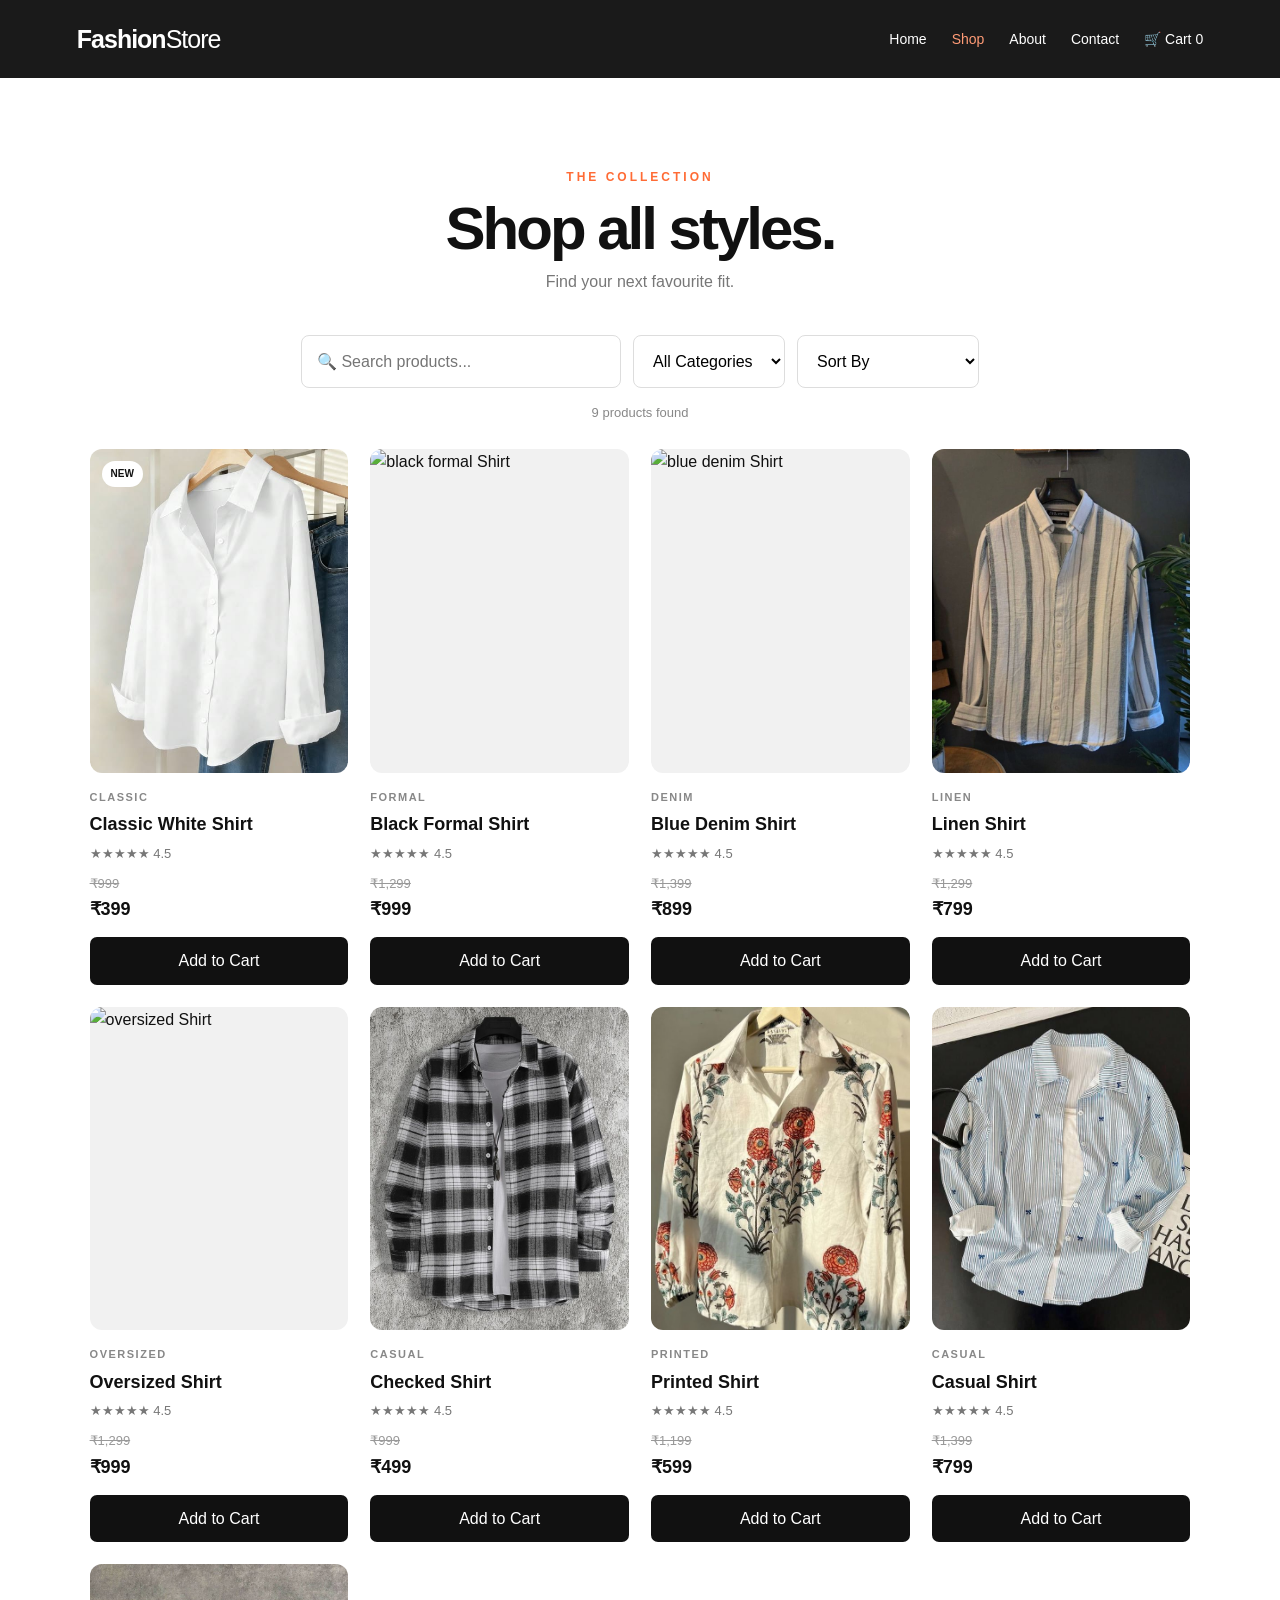
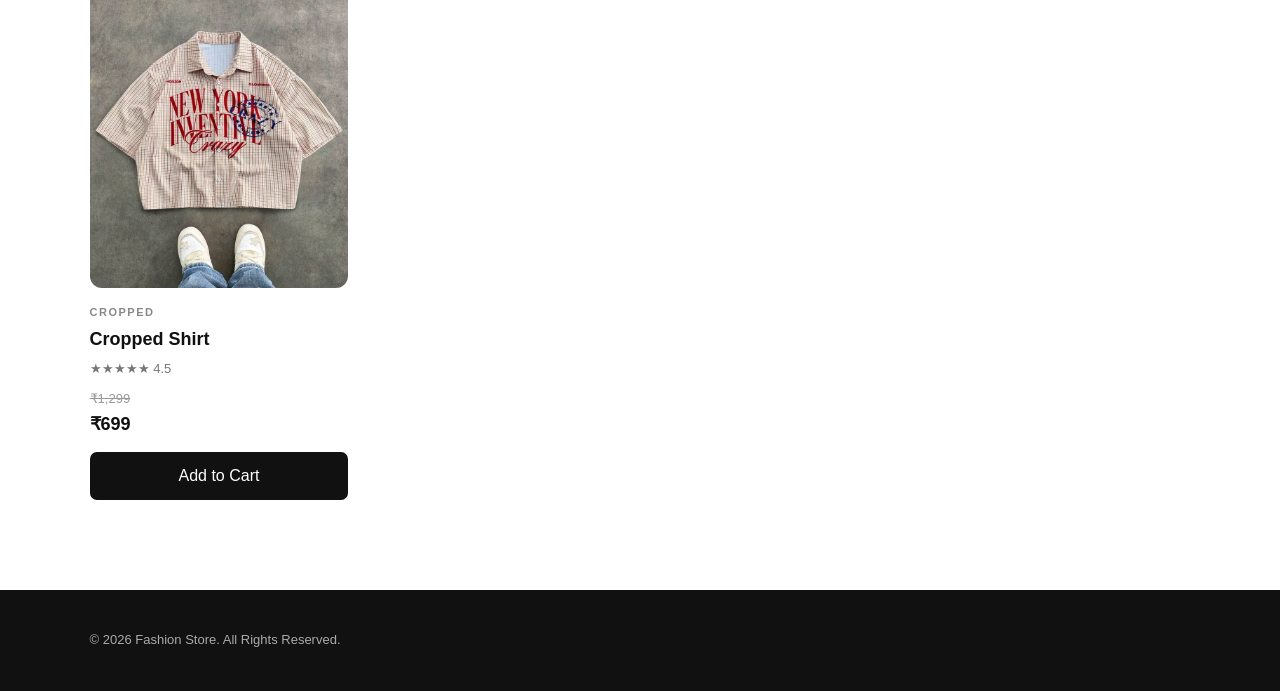
==== shirts.html @ 7c19456a "Add files via upload" ====
<!DOCTYPE html>
<html lang="en">
<head>
  <meta charset="UTF-8">
  <meta name="viewport" content="width=device-width, initial-scale=1.0">
  <title>Shop | Fashion Store</title>
  <link rel="stylesheet" href="style.css">
</head>
<body>
<header class="site-header">
  <a class="logo" href="index.html">Fashion<span>Store</span></a>
  <nav>
    <a href="index.html">Home</a>
    <a href="shirts.html" class="active">Shop</a>
    <a href="index.html#about">About</a>
    <a href="index.html#contact">Contact</a>
    <a href="cart.html" class="cart-link">🛒 Cart <span id="cart-count">0</span></a>
  </nav>
  <button class="menu-btn" id="menu-btn">☰</button>
</header>

<main class="section shop-page">
  <div class="shop-title">
    <p class="eyebrow">THE COLLECTION</p>
    <h1>Shop all styles.</h1>
    <p>Find your next favourite fit.</p>
  </div>

  <div class="shop-tools">
    <input id="search" type="search" placeholder="🔍 Search products...">
    <select id="category">
      <option value="all">All Categories</option>
      <option value="classic">Classic</option>
      <option value="formal">Formal</option>
      <option value="denim">Denim</option>
      <option value="linen">Linen</option>
      <option value="oversized">Oversized</option>
      <option value="casual">Casual</option>
      <option value="printed">Printed</option>
      <option value="cropped">Cropped</option>
    </select>
    <select id="sort">
      <option value="default">Sort By</option>
      <option value="low">Price: Low to High</option>
      <option value="high">Price: High to Low</option>
      <option value="rating">Highest Rated</option>
    </select>
  </div>

  <p id="result-count" class="result-count"></p>

  <div class="product-list" id="shop-products">
    <article class="product-card" data-category="classic" data-price="399" data-rating="4.5" data-name="Classic White Shirt" data-image="images/classic white shirt.jpg">
      <div class="product-image"><span class="badge">NEW</span><img src="images/classic white shirt.jpg" alt="Classic White Shirt"></div>
      <p class="product-category">CLASSIC</p><h3>Classic White Shirt</h3><p class="rating">★★★★★ 4.5</p><del>₹999</del><div class="price">₹399</div><button class="cart-btn">Add to Cart</button>
    </article>

    <article class="product-card" data-category="formal" data-price="999" data-rating="4.5" data-name="Black Formal Shirt" data-image="images/Black Formal Shirt.jpg">
      <div class="product-image"><img src="images/black Formal Shirt.jpg" alt="black formal Shirt"></div>
      <p class="product-category">FORMAL</p><h3>Black Formal Shirt</h3><p class="rating">★★★★★ 4.5</p><del>₹1,299</del><div class="price">₹999</div><button class="cart-btn">Add to Cart</button>
    </article>

    <article class="product-card" data-category="denim" data-price="899" data-rating="4.5" data-name="Blue Denim Shirt" data-image="images/Blue Denim Shirt.jpg">
      <div class="product-image"><img src="images/blue denim Shirt.jpg" alt="blue denim Shirt"></div>
      <p class="product-category">DENIM</p><h3>Blue Denim Shirt</h3><p class="rating">★★★★★ 4.5</p><del>₹1,399</del><div class="price">₹899</div><button class="cart-btn">Add to Cart</button>
    </article>

    <article class="product-card" data-category="linen" data-price="799" data-rating="4.5" data-name="Linen Shirt" data-image="images/Linen shirt.jpg">
      <div class="product-image"><img src="images/linen shirt.jpg" alt="linen Shirt"></div>
      <p class="product-category">LINEN</p><h3>Linen Shirt</h3><p class="rating">★★★★★ 4.5</p><del>₹1,299</del><div class="price">₹799</div><button class="cart-btn">Add to Cart</button>
    </article>

    <article class="product-card" data-category="oversized" data-price="999" data-rating="4.5" data-name="Oversized Shirt" data-image="images/Oversized shirt.jpg">
      <div class="product-image"><img src="images/oversized shirt.jpg" alt="oversized Shirt"></div>
      <p class="product-category">OVERSIZED</p><h3>Oversized Shirt</h3><p class="rating">★★★★★ 4.5</p><del>₹1,299</del><div class="price">₹999</div><button class="cart-btn">Add to Cart</button>
    </article>

    <article class="product-card" data-category="casual" data-price="499" data-rating="4.5" data-name="Checked Shirt" data-image="images/checked shirt.jpg">
      <div class="product-image"><img src="images/checked shirt.jpg" alt="Checked Shirt"></div>
      <p class="product-category">CASUAL</p><h3>Checked Shirt</h3><p class="rating">★★★★★ 4.5</p><del>₹999</del><div class="price">₹499</div><button class="cart-btn">Add to Cart</button>
    </article>

    <article class="product-card" data-category="printed" data-price="599" data-rating="4.5" data-name="Printed Shirt" data-image="images/printed shirt.jpg">
      <div class="product-image"><img src="images/printed shirt.jpg" alt="Printed Shirt"></div>
      <p class="product-category">PRINTED</p><h3>Printed Shirt</h3><p class="rating">★★★★★ 4.5</p><del>₹1,199</del><div class="price">₹599</div><button class="cart-btn">Add to Cart</button>
    </article>

    <article class="product-card" data-category="casual" data-price="799" data-rating="4.5" data-name="Casual Shirt" data-image="images/casual shirt.jpg">
      <div class="product-image"><img src="images/casual shirt.jpg" alt="Casual Shirt"></div>
      <p class="product-category">CASUAL</p><h3>Casual Shirt</h3><p class="rating">★★★★★ 4.5</p><del>₹1,399</del><div class="price">₹799</div><button class="cart-btn">Add to Cart</button>
    </article>

    <article class="product-card" data-category="cropped" data-price="699" data-rating="4.5" data-name="Cropped Shirt" data-image="images/cropped shirt.jpg">
      <div class="product-image"><img src="images/cropped shirt.jpg" alt="Cropped Shirt"></div>
      <p class="product-category">CROPPED</p><h3>Cropped Shirt</h3><p class="rating">★★★★★ 4.5</p><del>₹1,299</del><div class="price">₹699</div><button class="cart-btn">Add to Cart</button>
    </article>
  </div>
  <div id="no-results" class="empty-state hidden">No products match your search.</div>
</main>

<footer><p>© 2026 Fashion Store. All Rights Reserved.</p></footer>
<div id="toast" class="toast"></div>
<script src="script.js"></script>
</body>
</html>
---- style.css ----
*{box-sizing:border-box;margin:0;padding:0}
:root{--black:#111;--muted:#666;--light:#f6f5f2;--border:#e5e5e5;--accent:#ff6b35}
html{scroll-behavior:smooth}
body{font-family:Arial,Helvetica,sans-serif;color:var(--black);background:#fff;line-height:1.6}
a{text-decoration:none;color:inherit}
button,input,select{font:inherit}
.site-header{position:sticky;top:0;z-index:1000;height:78px;padding:0 6%;display:flex;align-items:center;justify-content:space-between;background:rgba(17,17,17,.96);color:#fff}
.logo{font-size:25px;font-weight:800;letter-spacing:-1px}
.logo span{font-weight:400}
.site-header nav{display:flex;align-items:center;gap:25px}
.site-header nav a{color:#fff;font-size:14px;transition:.2s}
.site-header nav a:hover,.site-header nav a.active{color:#ff9b76}
.cart-link{white-space:nowrap}
.menu-btn{display:none;background:transparent!important;color:#fff;border:0;font-size:25px;padding:0}
.hero{min-height:650px;background:linear-gradient(90deg,rgba(0,0,0,.72),rgba(0,0,0,.18)),url("images/hero.jpg") center/cover;display:flex;align-items:center;padding:70px 8%;color:#fff}
.hero-content{max-width:650px}.eyebrow{font-size:12px;letter-spacing:3px;font-weight:700;color:var(--accent);margin-bottom:12px}
.hero h1{font-size:clamp(48px,7vw,88px);line-height:.98;letter-spacing:-4px;margin-bottom:25px}.hero h1 span{font-weight:300}
.hero p:not(.eyebrow){font-size:18px;max-width:520px;color:#eee;margin-bottom:30px}
.primary-btn,.light-btn,.checkout-btn{display:inline-flex;align-items:center;justify-content:center;border:0;border-radius:8px;padding:14px 24px;font-weight:700;cursor:pointer;transition:.25s}
.primary-btn,.checkout-btn{background:var(--black);color:#fff}.primary-btn:hover,.checkout-btn:hover{transform:translateY(-2px);background:#333}
.light-btn{background:#fff;color:#111}.light-btn:hover{transform:translateY(-2px)}
.section{padding:90px 7%}.section-heading{display:flex;align-items:end;justify-content:space-between;margin-bottom:35px}
.section h2{font-size:44px;line-height:1.05;letter-spacing:-2px}.text-link{font-weight:700;border-bottom:1px solid}
.product-list{display:grid;grid-template-columns:repeat(4,1fr);gap:22px}
.product-card{position:relative;min-width:0}.product-image{position:relative;overflow:hidden;border-radius:12px;background:#f1f1f1;aspect-ratio:4/5;margin-bottom:16px}.product-image img{width:100%;height:100%;object-fit:cover;display:block;transition:.45s}.product-card:hover .product-image img{transform:scale(1.05)}
.product-category{font-size:11px;letter-spacing:1.5px;color:#888;font-weight:700;margin-bottom:4px}.product-card h3{font-size:18px;margin-bottom:4px}.price{font-size:18px;font-weight:800}.rating{font-size:13px;margin:5px 0;color:#777}del{font-size:13px;color:#999}.cart-btn{width:100%;padding:11px;margin-top:13px;background:#111;color:#fff;border:0;border-radius:7px;cursor:pointer;transition:.2s}.cart-btn:hover,.cart-btn.added{background:var(--accent)}
.badge{position:absolute;z-index:2;top:12px;left:12px;background:#fff;border-radius:30px;padding:5px 9px;font-size:10px;font-weight:800}
.promo{margin:0 7% 90px;padding:65px 7%;border-radius:18px;background:#111;color:#fff;display:flex;justify-content:space-between;align-items:center;gap:30px}.promo h2{font-size:45px;line-height:1.05;margin-bottom:10px}.promo p:not(.eyebrow){color:#bbb}
.about-grid{display:grid;grid-template-columns:1fr 1fr;gap:80px;background:var(--light)}.about-grid>p{font-size:20px;color:#555;max-width:600px}
.features{padding:70px 7%;display:grid;grid-template-columns:repeat(3,1fr);gap:20px}.feature{padding:30px;border:1px solid var(--border);border-radius:12px}.feature span{font-size:28px}.feature h3{margin:12px 0 5px}.feature p{color:#666}
.newsletter{padding:90px 20px;text-align:center;background:#f0eee9}.newsletter h2{font-size:45px}.newsletter>p:not(.eyebrow){color:#666;margin:5px auto 25px}.newsletter form{display:flex;max-width:500px;margin:auto;gap:8px}.newsletter input{flex:1;padding:14px 16px;border:1px solid #ccc;border-radius:8px;outline:none}.newsletter button{background:#111;color:#fff;border:0;border-radius:8px;padding:0 20px;cursor:pointer}.newsletter small{display:block;margin-top:12px;color:#278a45}
footer{padding:40px 7%;background:#111;color:#aaa;display:flex;justify-content:space-between;gap:30px;align-items:center;font-size:13px}footer .logo{color:#fff;font-size:20px}
.shop-page{min-height:calc(100vh - 78px)}.shop-title{text-align:center;margin-bottom:40px}.shop-title h1{font-size:60px;line-height:1;letter-spacing:-3px}.shop-title>p:last-child{color:#777;margin-top:10px}
.shop-tools{display:flex;justify-content:center;gap:12px;margin-bottom:15px;flex-wrap:wrap}.shop-tools input,.shop-tools select{padding:13px 15px;border:1px solid #ddd;border-radius:8px;background:#fff;outline:none}.shop-tools input{width:320px}.result-count{text-align:center;color:#888;font-size:13px;margin-bottom:25px}
.empty-state{text-align:center;padding:70px 20px;color:#666}.hidden{display:none!important}
.cart-layout{display:grid;grid-template-columns:1.6fr .8fr;gap:40px;align-items:start}.cart-item{display:flex;align-items:center;gap:22px;padding:18px 0;border-bottom:1px solid var(--border)}.cart-item>img{width:125px;height:145px;object-fit:cover;border-radius:10px}.cart-details{flex:1}.quantity{display:flex;align-items:center;gap:12px;margin-top:15px}.quantity button{width:32px;height:32px;border:1px solid #ddd;background:#fff;border-radius:6px;cursor:pointer}.remove-btn{background:transparent;border:0;color:#d33;cursor:pointer}
.cart-summary{position:sticky;top:100px;background:var(--light);padding:28px;border-radius:14px}.cart-summary h2{font-size:25px;margin-bottom:25px}.cart-summary>div{display:flex;justify-content:space-between;margin:13px 0}.cart-summary hr{border:0;border-top:1px solid #ddd;margin:20px 0}.summary-total{font-size:20px}.checkout-btn{width:100%;margin-top:20px}
.checkout-page{max-width:850px;margin:auto}.checkout-form{display:grid;gap:20px}.form-section{border:1px solid var(--border);border-radius:12px;padding:25px}.form-section h2{font-size:22px;margin-bottom:18px}.form-section input{width:100%;padding:14px;border:1px solid #ddd;border-radius:7px;margin-bottom:12px;outline:none}.two-col{display:grid;grid-template-columns:1fr 1fr;gap:12px}.payment-option{display:block;border:1px solid #ddd;padding:15px;border-radius:8px;margin:10px 0;cursor:pointer}.payment-option input{width:auto;margin:0 8px 0 0}.order-box p{display:flex;justify-content:space-between;margin:10px 0}.full-btn{width:100%;border:0}
.success-page{min-height:80vh;display:grid;place-items:center;padding:30px}.success-card{text-align:center;max-width:600px}.success-icon{width:70px;height:70px;border-radius:50%;background:#dff5e5;color:#23853e;display:grid;place-items:center;font-size:38px;margin:0 auto 20px}.success-card h1{font-size:45px;line-height:1.05;margin-bottom:15px}.success-card p{color:#666;margin-bottom:25px}
.toast{position:fixed;right:25px;bottom:25px;background:#111;color:#fff;padding:14px 18px;border-radius:8px;transform:translateY(100px);opacity:0;transition:.25s;z-index:2000}.toast.show{transform:translateY(0);opacity:1}

@media(max-width:900px){.product-list{grid-template-columns:repeat(2,1fr)}.features{grid-template-columns:1fr}.cart-layout{grid-template-columns:1fr}.cart-summary{position:static}.about-grid{grid-template-columns:1fr;gap:20px}.promo{align-items:flex-start;flex-direction:column}}
@media(max-width:700px){.site-header{height:68px}.site-header nav{display:none;position:absolute;top:68px;left:0;right:0;background:#111;padding:20px 7%;flex-direction:column;align-items:flex-start}.site-header nav.open{display:flex}.menu-btn{display:block}.hero{min-height:560px;padding:50px 7%}.hero h1{letter-spacing:-2px}.section{padding:60px 6%}.section h2,.promo h2,.newsletter h2{font-size:35px}.section-heading{align-items:flex-start;gap:15px;flex-direction:column}.product-list{grid-template-columns:1fr 1fr;gap:15px}.promo{margin:0 5% 60px;padding:40px 30px}.newsletter form{flex-direction:column}.newsletter button{height:48px}.newsletter input{height:48px}.shop-title h1{font-size:45px}.cart-item{align-items:flex-start}.cart-item>img{width:95px;height:115px}.remove-btn{font-size:12px}.two-col{grid-template-columns:1fr}footer{flex-direction:column;text-align:center}}
@media(max-width:430px){.product-list{grid-template-columns:1fr}.shop-tools input{width:100%}.shop-tools select{width:100%}.hero{min-height:520px}.hero p:not(.eyebrow){font-size:16px}}
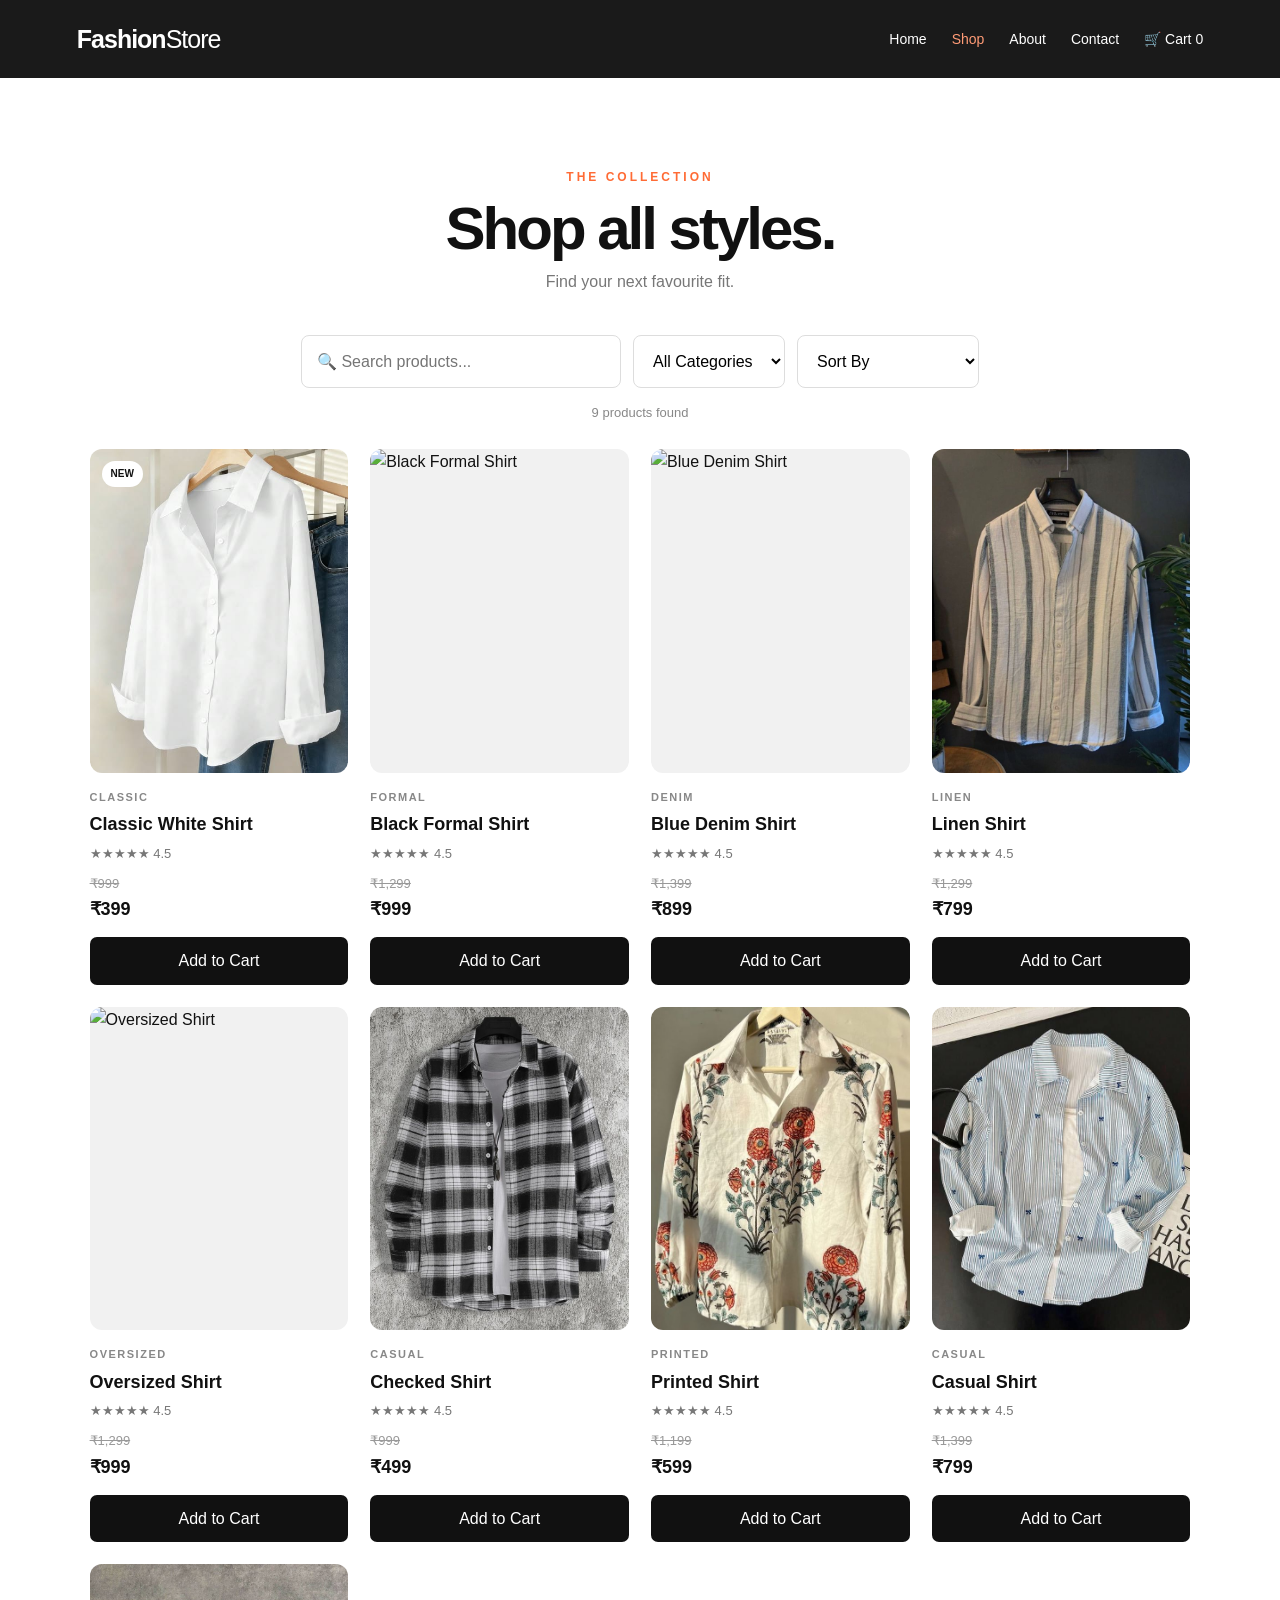
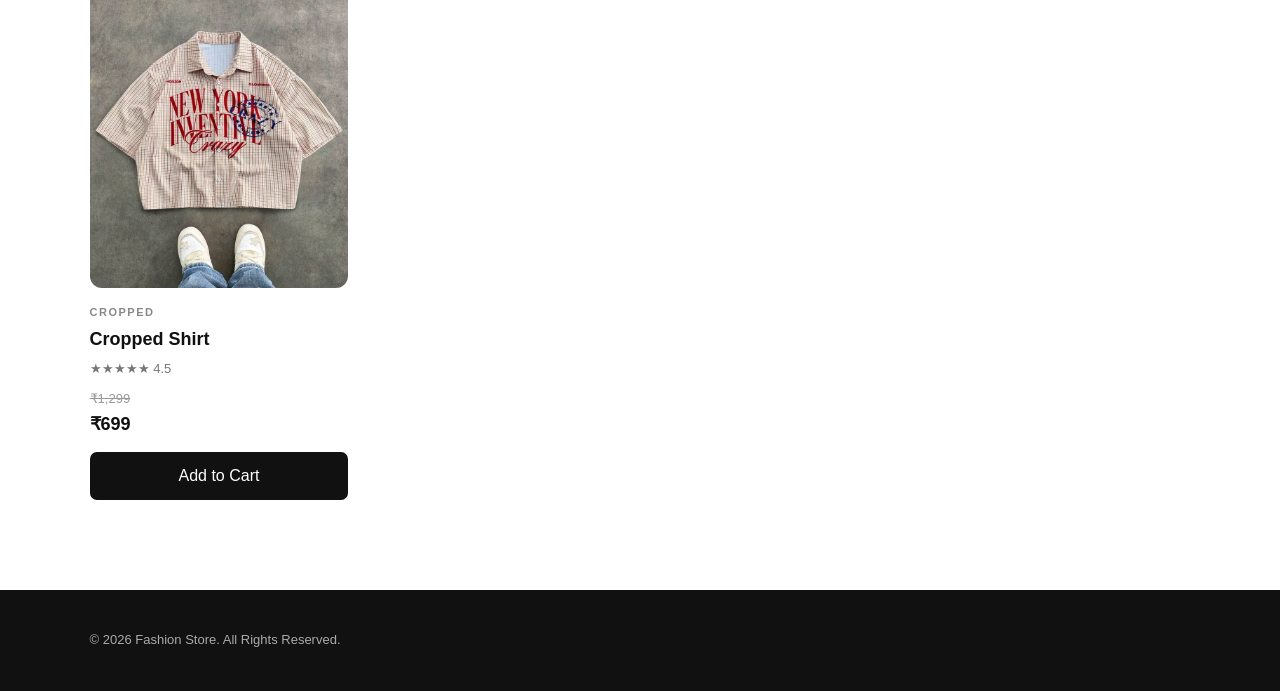
==== commit 544bf5e4: "Add files via upload" ====
--- a/shirts.html
+++ b/shirts.html
@@ -55,23 +55,23 @@
       <p class="product-category">CLASSIC</p><h3>Classic White Shirt</h3><p class="rating">★★★★★ 4.5</p><del>₹999</del><div class="price">₹399</div><button class="cart-btn">Add to Cart</button>
     </article>
 
-    <article class="product-card" data-category="formal" data-price="999" data-rating="4.5" data-name="Black Formal Shirt" data-image="images/Black Formal Shirt.jpg">
-      <div class="product-image"><img src="images/black Formal Shirt.jpg" alt="black formal Shirt"></div>
+    <article class="product-card" data-category="formal" data-price="999" data-rating="4.5" data-name="Black Formal Shirt" data-image="images/black formal Shirt.jpg">
+      <div class="product-image"><img src="images/black formal Shirt.jpg" alt="Black Formal Shirt"></div>
       <p class="product-category">FORMAL</p><h3>Black Formal Shirt</h3><p class="rating">★★★★★ 4.5</p><del>₹1,299</del><div class="price">₹999</div><button class="cart-btn">Add to Cart</button>
     </article>
 
-    <article class="product-card" data-category="denim" data-price="899" data-rating="4.5" data-name="Blue Denim Shirt" data-image="images/Blue Denim Shirt.jpg">
-      <div class="product-image"><img src="images/blue denim Shirt.jpg" alt="blue denim Shirt"></div>
+    <article class="product-card" data-category="denim" data-price="899" data-rating="4.5" data-name="Blue Denim Shirt" data-image="images/blue denim Shirt.jpg">
+      <div class="product-image"><img src="images/blue denim Shirt.jpg" alt="Blue Denim Shirt"></div>
       <p class="product-category">DENIM</p><h3>Blue Denim Shirt</h3><p class="rating">★★★★★ 4.5</p><del>₹1,399</del><div class="price">₹899</div><button class="cart-btn">Add to Cart</button>
     </article>
 
     <article class="product-card" data-category="linen" data-price="799" data-rating="4.5" data-name="Linen Shirt" data-image="images/Linen shirt.jpg">
-      <div class="product-image"><img src="images/linen shirt.jpg" alt="linen Shirt"></div>
+      <div class="product-image"><img src="images/linen shirt.jpg" alt="Linen Shirt"></div>
       <p class="product-category">LINEN</p><h3>Linen Shirt</h3><p class="rating">★★★★★ 4.5</p><del>₹1,299</del><div class="price">₹799</div><button class="cart-btn">Add to Cart</button>
     </article>
 
-    <article class="product-card" data-category="oversized" data-price="999" data-rating="4.5" data-name="Oversized Shirt" data-image="images/Oversized shirt.jpg">
-      <div class="product-image"><img src="images/oversized shirt.jpg" alt="oversized Shirt"></div>
+    <article class="product-card" data-category="oversized" data-price="999" data-rating="4.5" data-name="Oversized Shirt" data-image="images/oversized shirt.jpg">
+      <div class="product-image"><img src="images/oversized shirt.jpg" alt="Oversized Shirt"></div>
       <p class="product-category">OVERSIZED</p><h3>Oversized Shirt</h3><p class="rating">★★★★★ 4.5</p><del>₹1,299</del><div class="price">₹999</div><button class="cart-btn">Add to Cart</button>
     </article>
 
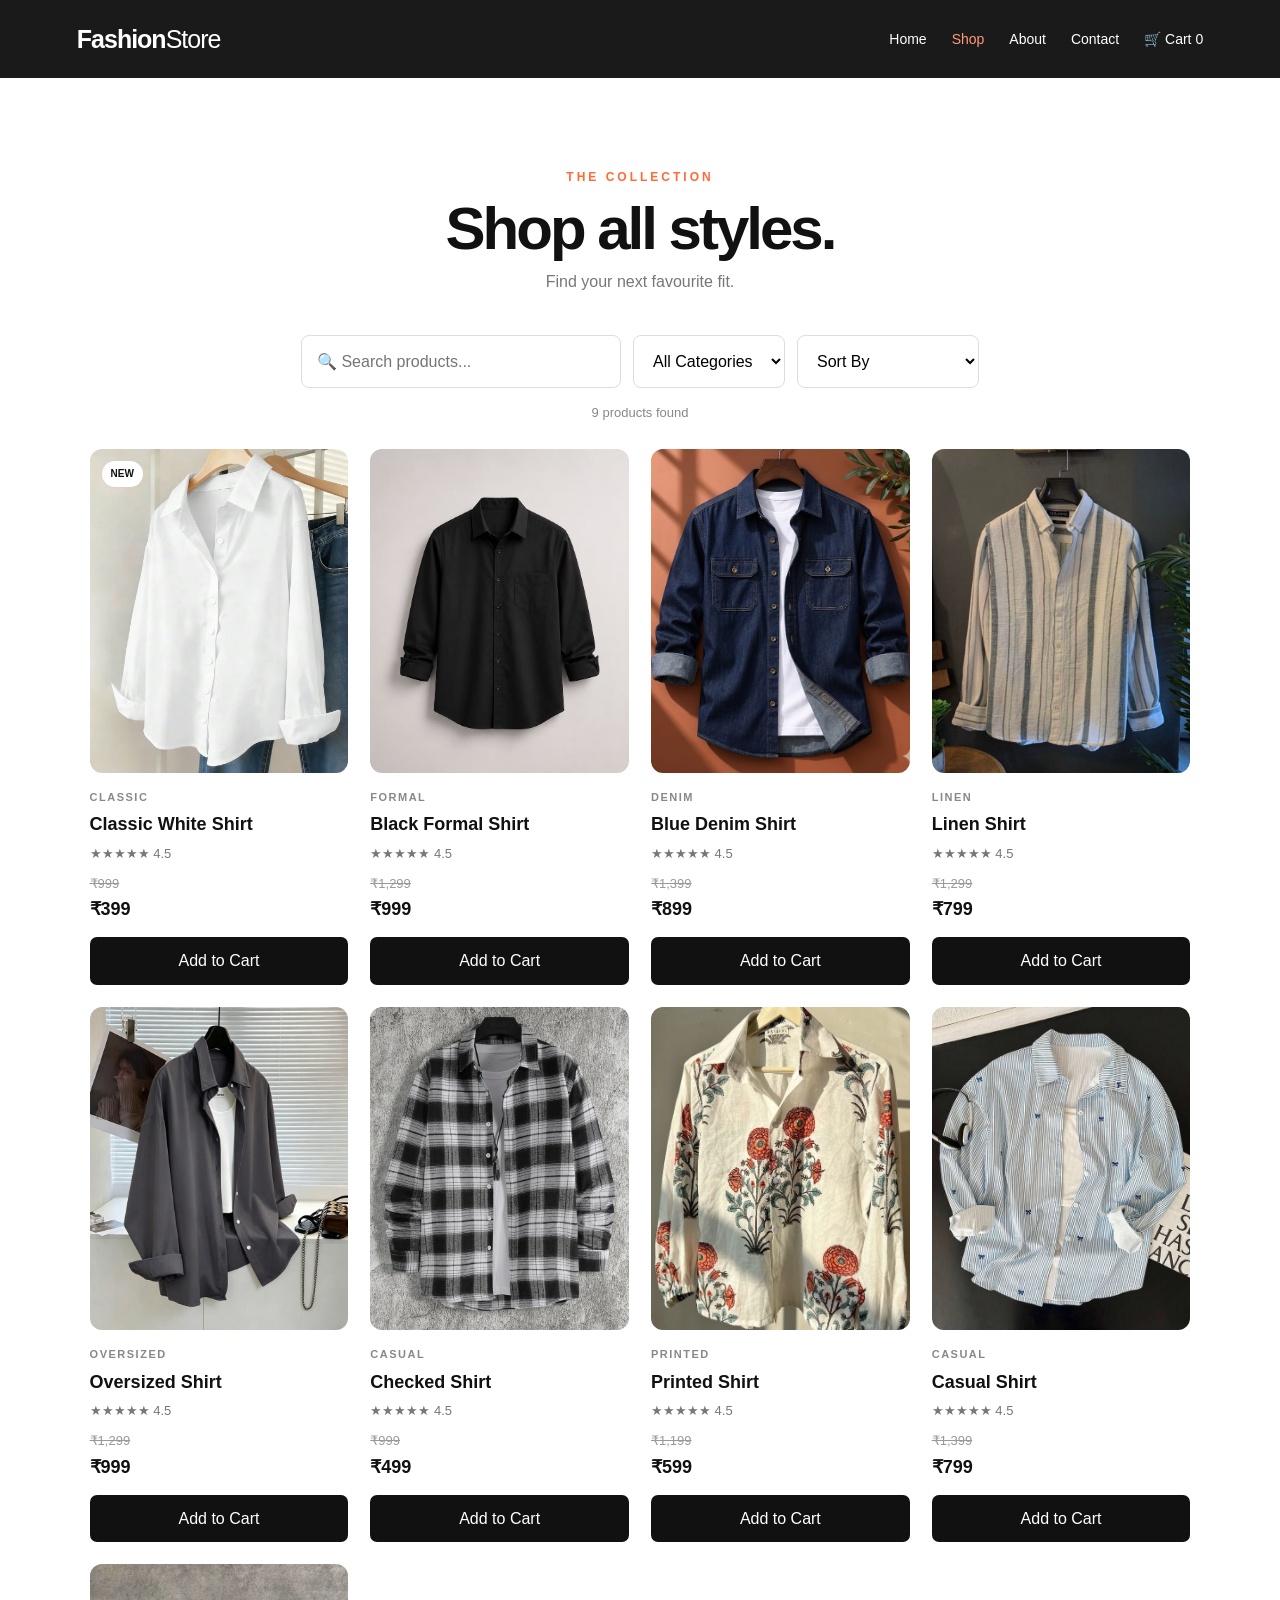
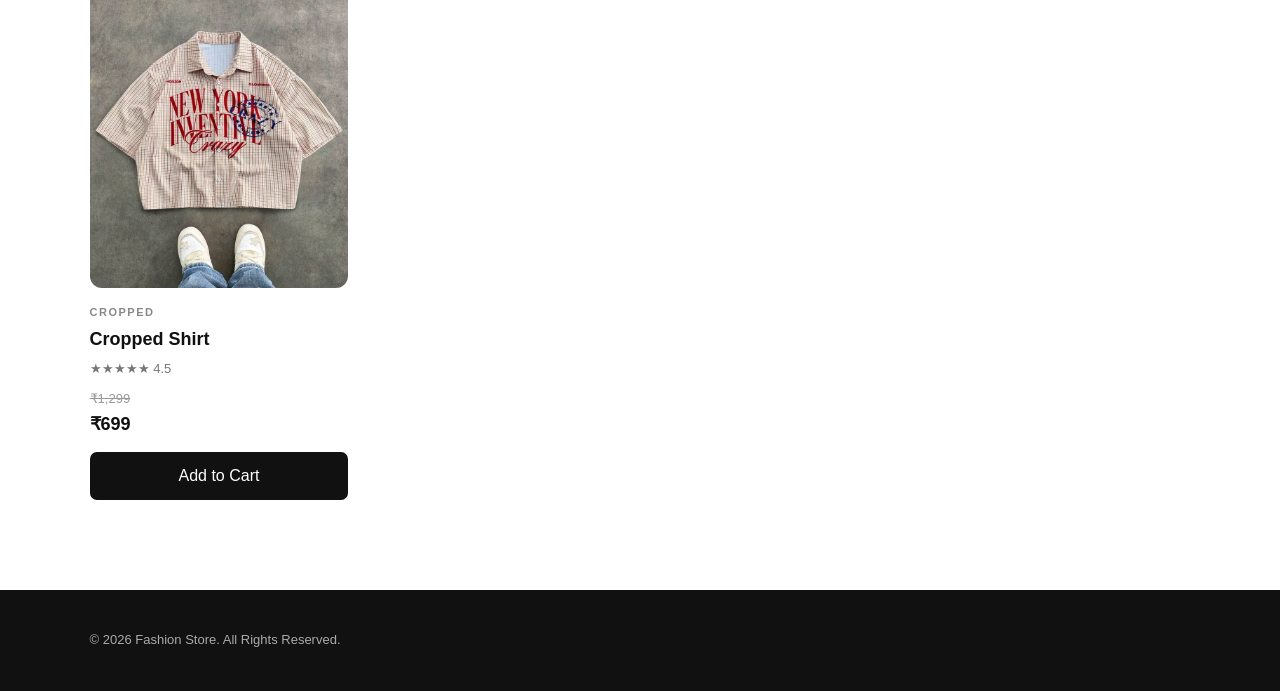
==== commit ce3b09de: "Add files via upload" ====
--- a/shirts.html
+++ b/shirts.html
@@ -56,12 +56,12 @@
     </article>
 
     <article class="product-card" data-category="formal" data-price="999" data-rating="4.5" data-name="Black Formal Shirt" data-image="images/black formal Shirt.jpg">
-      <div class="product-image"><img src="images/black formal Shirt.jpg" alt="Black Formal Shirt"></div>
+      <div class="product-image"><img src="images/black formal shirt.jpg" alt="Black Formal Shirt"></div>
       <p class="product-category">FORMAL</p><h3>Black Formal Shirt</h3><p class="rating">★★★★★ 4.5</p><del>₹1,299</del><div class="price">₹999</div><button class="cart-btn">Add to Cart</button>
     </article>
 
     <article class="product-card" data-category="denim" data-price="899" data-rating="4.5" data-name="Blue Denim Shirt" data-image="images/blue denim Shirt.jpg">
-      <div class="product-image"><img src="images/blue denim Shirt.jpg" alt="Blue Denim Shirt"></div>
+      <div class="product-image"><img src="images/blue denim shirt.jpg" alt="Blue Denim Shirt"></div>
       <p class="product-category">DENIM</p><h3>Blue Denim Shirt</h3><p class="rating">★★★★★ 4.5</p><del>₹1,399</del><div class="price">₹899</div><button class="cart-btn">Add to Cart</button>
     </article>
 
@@ -71,7 +71,7 @@
     </article>
 
     <article class="product-card" data-category="oversized" data-price="999" data-rating="4.5" data-name="Oversized Shirt" data-image="images/oversized shirt.jpg">
-      <div class="product-image"><img src="images/oversized shirt.jpg" alt="Oversized Shirt"></div>
+      <div class="product-image"><img src="images/Oversized shirt.jpg" alt="Oversized Shirt"></div>
       <p class="product-category">OVERSIZED</p><h3>Oversized Shirt</h3><p class="rating">★★★★★ 4.5</p><del>₹1,299</del><div class="price">₹999</div><button class="cart-btn">Add to Cart</button>
     </article>
 
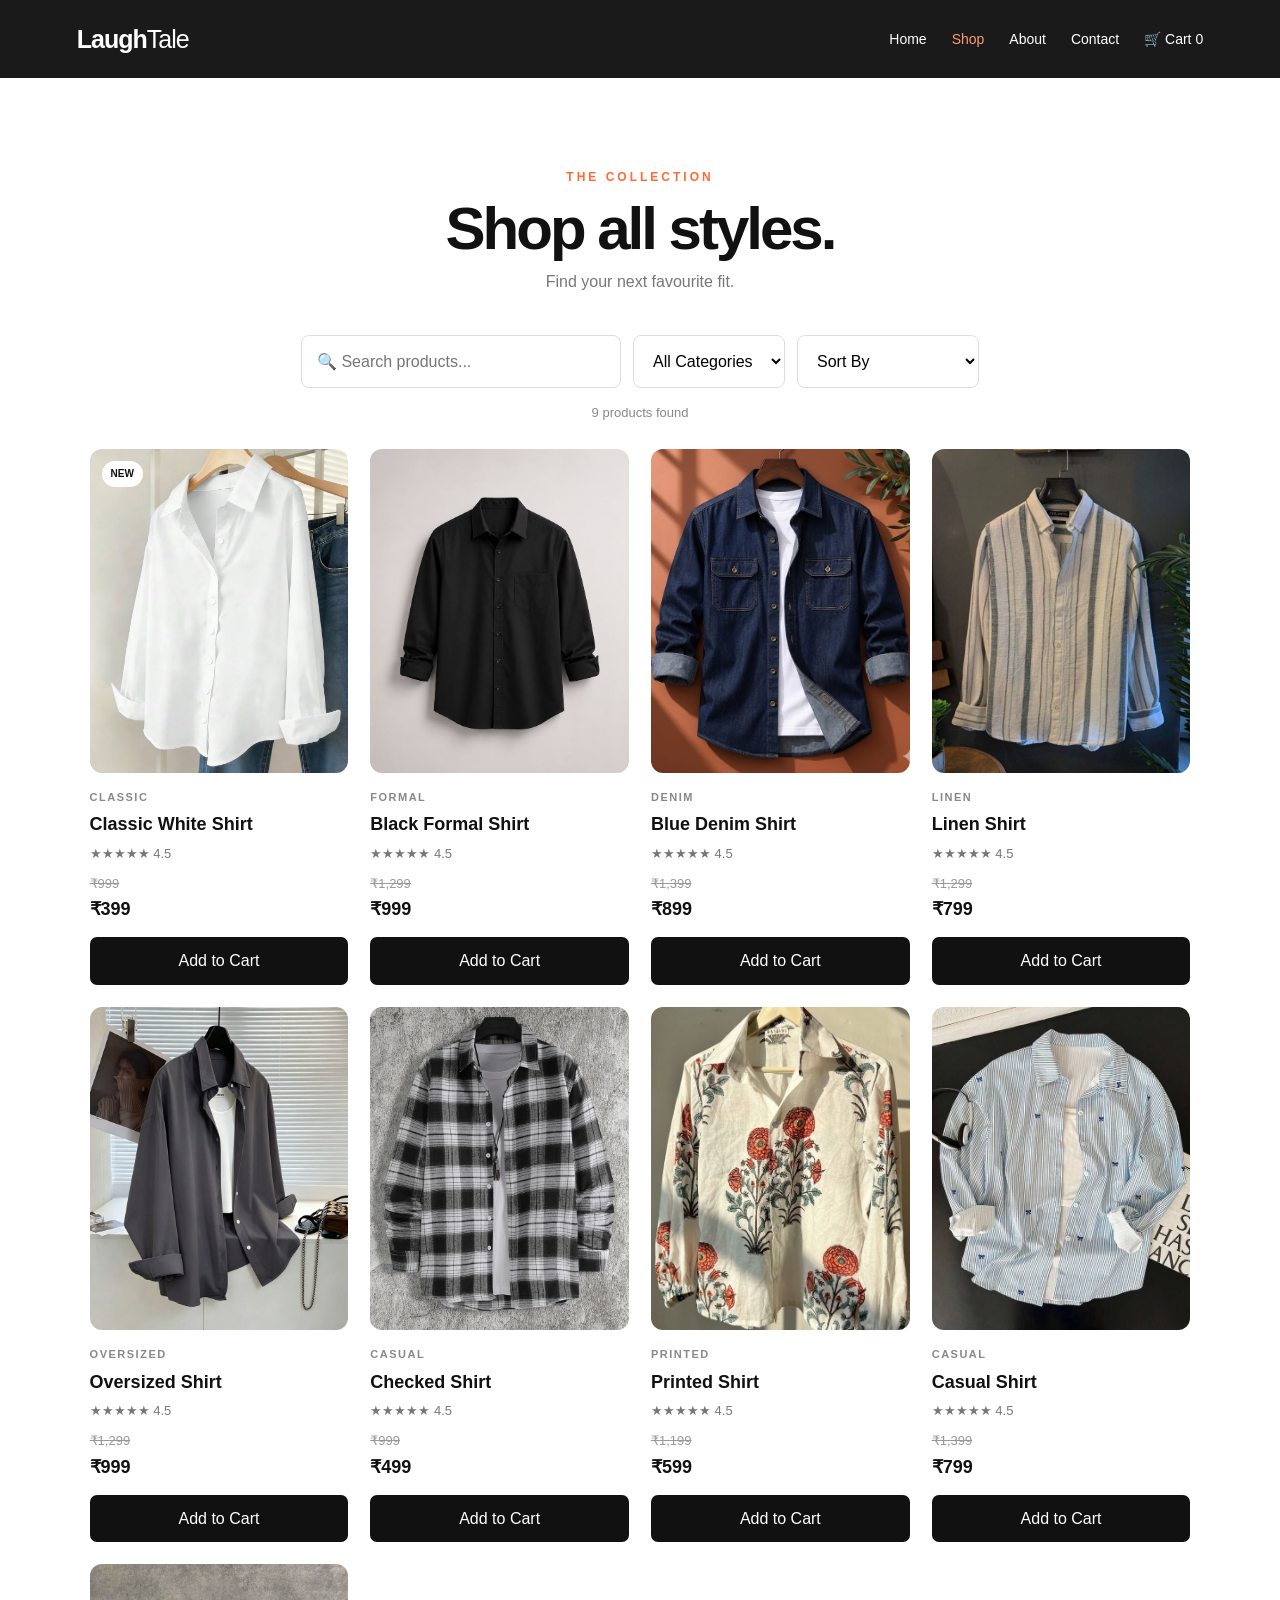
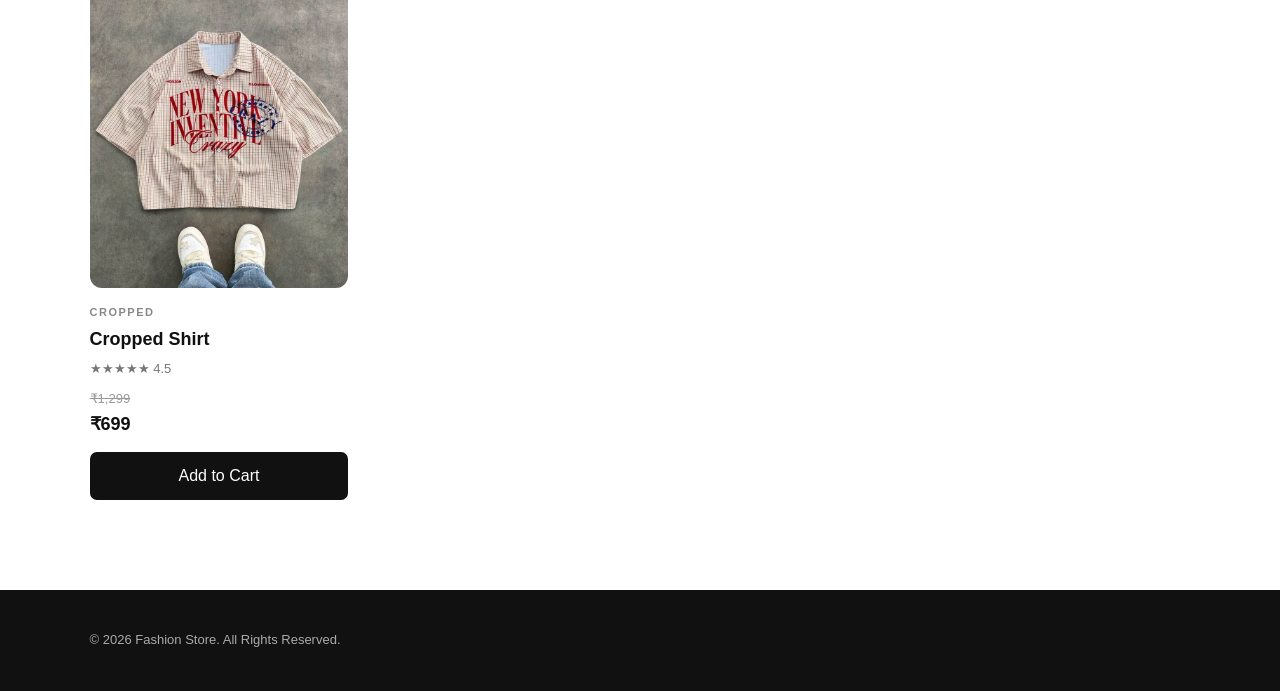
==== commit be359ec9: "Add files via upload" ====
--- a/shirts.html
+++ b/shirts.html
@@ -3,12 +3,12 @@
 <head>
   <meta charset="UTF-8">
   <meta name="viewport" content="width=device-width, initial-scale=1.0">
-  <title>Shop | Fashion Store</title>
+  <title>Shop | Laugh Tale</title>
   <link rel="stylesheet" href="style.css">
 </head>
 <body>
 <header class="site-header">
-  <a class="logo" href="index.html">Fashion<span>Store</span></a>
+  <a class="logo" href="index.html">Laugh<span>Tale</span></a>
   <nav>
     <a href="index.html">Home</a>
     <a href="shirts.html" class="active">Shop</a>
